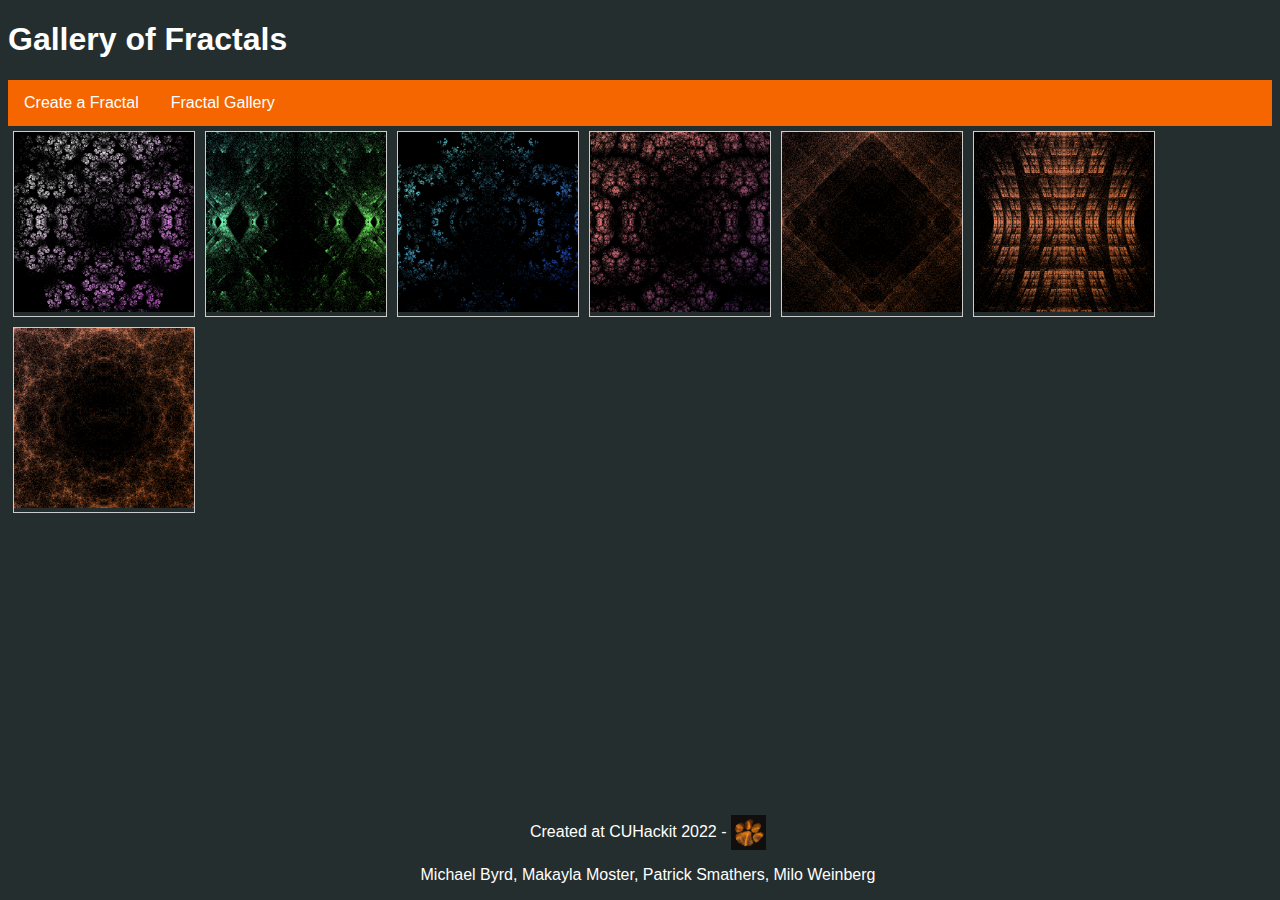
==== src/gallery.html @ 2ef53892 "added images and gallery" ====
<!DOCTYPE html>
<head>
    <title>Create a fractal!</title>
    <link rel="stylesheet" href="./static/style.css">
    <meta name="viewport" content="width=device-width, initial-scale=1.0">
    <link rel="icon" type="image/png" href="./static/FractalSiteFavicon.png">

</head>

<body>

  <h1>Gallery of Fractals</h1>

  <div class="navbar">
  <a href="index.html">Create a Fractal</a>
  <a href="gallery.html">Fractal Gallery</a>
</div>

  <div class="gallery">
  <a target="_blank" href="./static/fractalImgs/fractal_1.png">
    <img src="./static/fractalImgs/fractal_1.png" alt="An image of a fractal." width="1000" height="1000">
  </a>
  <!-- <div class="desc">Add a description of the image here</div> -->
</div>

<div class="gallery">
<a target="_blank" href="./static/fractalImgs/fractal_2.png">
  <img src="./static/fractalImgs/fractal_2.png" alt="An image of a fractal." width="1000" height="1000">
</a>
<!-- <div class="desc">Add a description of the image here</div> -->
</div>

<div class="gallery">
<a target="_blank" href="./static/fractalImgs/fractal_3.png">
  <img src="./static/fractalImgs/fractal_3.png" alt="An image of a fractal." width="1000" height="1000">
</a>
<!-- <div class="desc">Add a description of the image here</div> -->
</div>

<div class="gallery">
<a target="_blank" href="./static/fractalImgs/fractal_4.png">
  <img src="./static/fractalImgs/fractal_4.png" alt="An image of a fractal." width="1000" height="1000">
</a>
<!-- <div class="desc">Add a description of the image here</div> -->
</div>

<div class="gallery">
<a target="_blank" href="./static/fractalImgs/fractal_5.png">
  <img src="./static/fractalImgs/fractal_5.png" alt="An image of a fractal." width="1000" height="1000">
</a>
<!-- <div class="desc">Add a description of the image here</div> -->
</div>

<div class="gallery">
<a target="_blank" href="./static/fractalImgs/fractal_6.png">
  <img src="./static/fractalImgs/fractal_6.png" alt="An image of a fractal." width="1000" height="1000">
</a>
<!-- <div class="desc">Add a description of the image here</div> -->
</div>

<div class="gallery">
<a target="_blank" href="./static/fractalImgs/fractal_7.png">
  <img src="./static/fractalImgs/fractal_7.png" alt="An image of a fractal." width="1000" height="1000">
</a>
<!-- <div class="desc">Add a description of the image here</div> -->
</div>
</body>
<footer style='position:absolute;
   bottom:0;
   width:100%;'>

  <p style="text-align: center;">Created at CUHackit 2022 - <img src="./static/FractalSiteFavicon.png" height="35px" style="vertical-align: middle;"> </p>
  <p style="text-align: center;">Michael Byrd, Makayla Moster, Patrick Smathers, Milo Weinberg</p>

</footer>
---- src/static/style.css ----
:root{
	--background-color: rgb(37, 46, 46);
}

body{
	background-color: var(--background-color);
	color: white;
	font-family: Arial, Helvetica, sans-serif;
	/* background-image: url('triangles.png');
	background-size: 5%;
	background-blend-mode: color; */
	/* background-blend-mode:luminosity; */

}

.slidercontainer{
	width: 100%;

}

.slider{
	/* -webkit-appearance: media-slider; */
	appearance: auto;
	width: 100%;
	height: 25px;
	outline: none;
	opacity: 0.7;
	-webkit-transition: .2s;
	transition: opacity .2s;
}

.slider:hover{
	opacity: 1;
}


.slider::-webkit-slider-thumb{
	-webkit-appearance: slider-horizontal;
	appearance: none;
	width: 25px;
	height: 25px;
	background: #F56600;
	cursor: pointer;
}

.row {
	display: flex;
	justify-content: center;
}

.column {
	flex: 50%;
	padding-left: 5%;
	padding-right: 5%;
}

div.gallery {
  margin: 5px;
  border: 1px solid #ccc;
  float: left;
  width: 180px;
}

div.gallery:hover {
  border: 1px solid #777;
}

div.gallery img {
  width: 100%;
  height: auto;
}

div.desc {
  padding: 15px;
  text-align: center;
}

/* Navbar container */
.navbar {
  overflow: hidden;
  background-color: #F56600;
  font-family: Arial;
}

/* Links inside the navbar */
.navbar a {
  float: left;
  font-size: 16px;
  color: white;
  text-align: center;
  padding: 14px 16px;
  text-decoration: none;
}

/* Add a red background color to navbar links on hover */
.navbar a:hover, .dropdown:hover .dropbtn {
  background-color: #522D80;
}
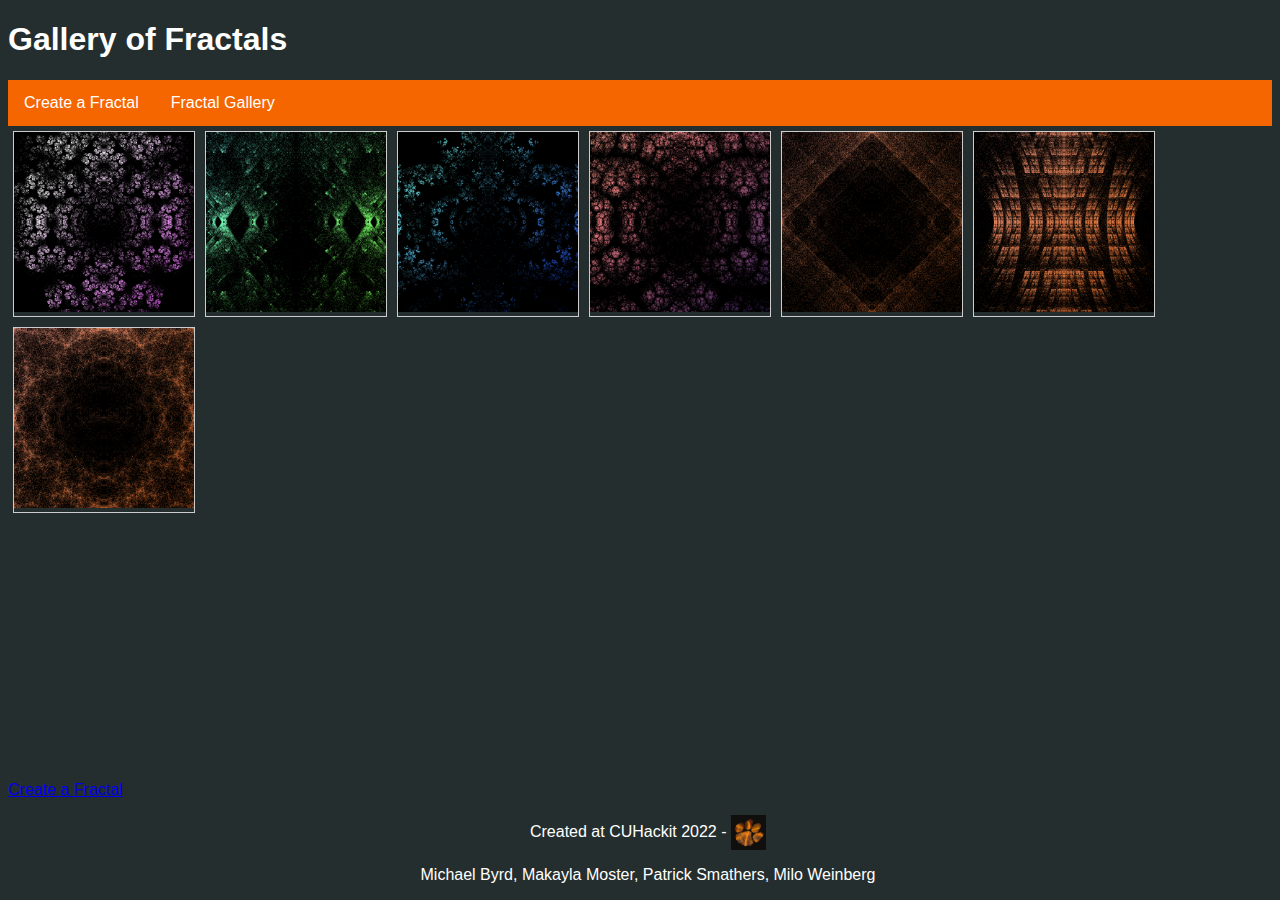
==== commit 13853e5b: "added index to footer" ====
--- a/src/gallery.html
+++ b/src/gallery.html
@@ -12,8 +12,8 @@
   <h1>Gallery of Fractals</h1>
 
   <div class="navbar">
-  <a href="index.html">Create a Fractal</a>
-  <a href="gallery.html">Fractal Gallery</a>
+  <a href="/">Create a Fractal</a>
+  <a href="/gallery">Fractal Gallery</a>
 </div>
 
   <div class="gallery">
@@ -68,7 +68,7 @@
 <footer style='position:absolute;
    bottom:0;
    width:100%;'>
-
+   <a href="/">Create a Fractal</a>
   <p style="text-align: center;">Created at CUHackit 2022 - <img src="./static/FractalSiteFavicon.png" height="35px" style="vertical-align: middle;"> </p>
   <p style="text-align: center;">Michael Byrd, Makayla Moster, Patrick Smathers, Milo Weinberg</p>
 
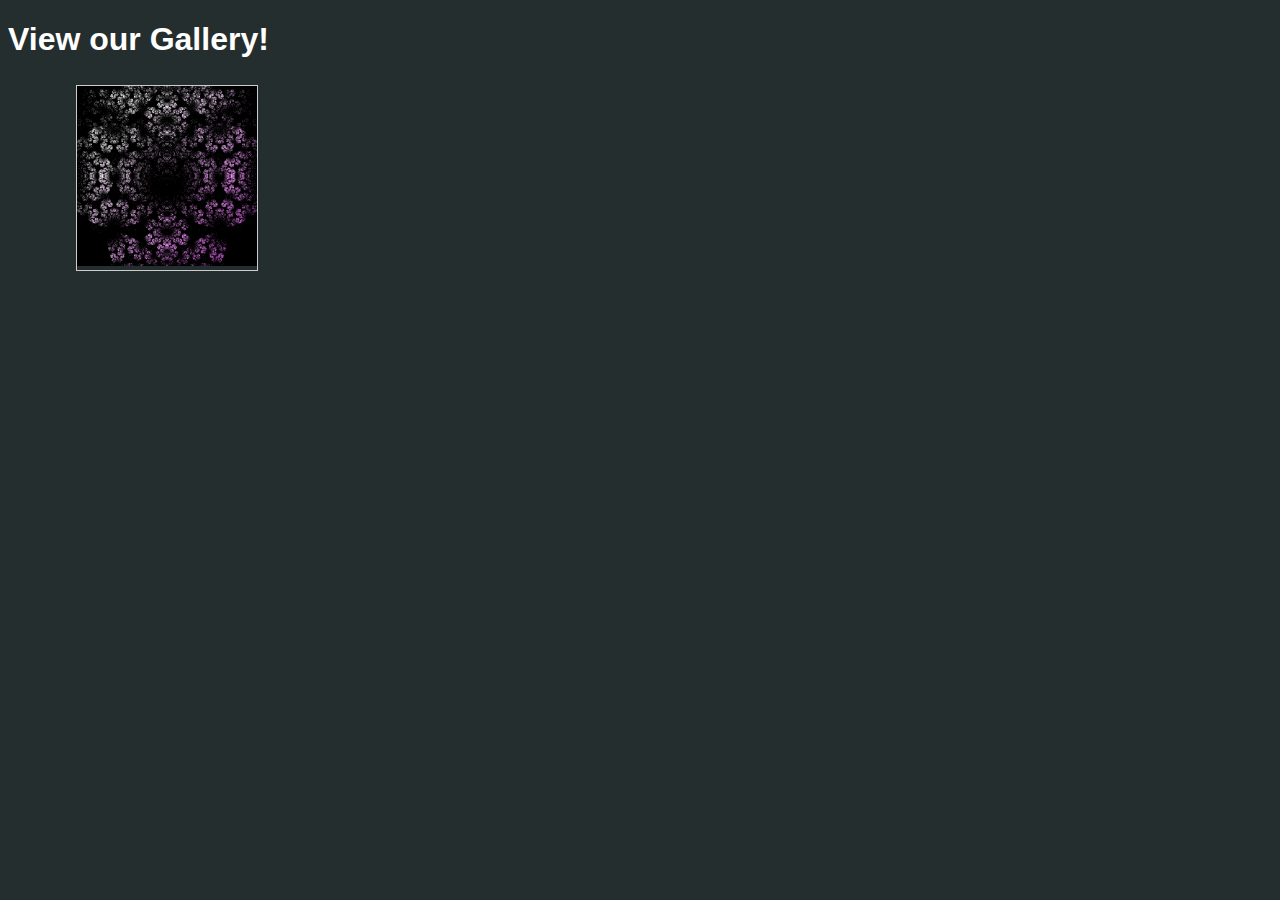
==== commit 867db349: "gallery" ====
--- a/src/gallery.html
+++ b/src/gallery.html
@@ -8,68 +8,13 @@
 </head>
 
 <body>
+  <h1>View our Gallery!</h1>
 
-  <h1>Gallery of Fractals</h1>
+  <div class="column">
+    <div class="gallery" style="margin: 5px; border: 1px solid #ccc; float: left;">
+  <a target="_blank" href="./static/fractalImgs/fractal_1.png">
+    <img src="./static/fractalImgs/fractal_1.png" alt="Image of a spherical fractal" width="500" height="500">
+  </a>
+  </div>
 
-  <div class="navbar">
-  <a href="/">Create a Fractal</a>
-  <a href="/gallery">Fractal Gallery</a>
-</div>
-
-  <div class="gallery">
-  <a target="_blank" href="./static/fractalImgs/fractal_1.png">
-    <img src="./static/fractalImgs/fractal_1.png" alt="An image of a fractal." width="1000" height="1000">
-  </a>
-  <!-- <div class="desc">Add a description of the image here</div> -->
-</div>
-
-<div class="gallery">
-<a target="_blank" href="./static/fractalImgs/fractal_2.png">
-  <img src="./static/fractalImgs/fractal_2.png" alt="An image of a fractal." width="1000" height="1000">
-</a>
-<!-- <div class="desc">Add a description of the image here</div> -->
-</div>
-
-<div class="gallery">
-<a target="_blank" href="./static/fractalImgs/fractal_3.png">
-  <img src="./static/fractalImgs/fractal_3.png" alt="An image of a fractal." width="1000" height="1000">
-</a>
-<!-- <div class="desc">Add a description of the image here</div> -->
-</div>
-
-<div class="gallery">
-<a target="_blank" href="./static/fractalImgs/fractal_4.png">
-  <img src="./static/fractalImgs/fractal_4.png" alt="An image of a fractal." width="1000" height="1000">
-</a>
-<!-- <div class="desc">Add a description of the image here</div> -->
-</div>
-
-<div class="gallery">
-<a target="_blank" href="./static/fractalImgs/fractal_5.png">
-  <img src="./static/fractalImgs/fractal_5.png" alt="An image of a fractal." width="1000" height="1000">
-</a>
-<!-- <div class="desc">Add a description of the image here</div> -->
-</div>
-
-<div class="gallery">
-<a target="_blank" href="./static/fractalImgs/fractal_6.png">
-  <img src="./static/fractalImgs/fractal_6.png" alt="An image of a fractal." width="1000" height="1000">
-</a>
-<!-- <div class="desc">Add a description of the image here</div> -->
-</div>
-
-<div class="gallery">
-<a target="_blank" href="./static/fractalImgs/fractal_7.png">
-  <img src="./static/fractalImgs/fractal_7.png" alt="An image of a fractal." width="1000" height="1000">
-</a>
-<!-- <div class="desc">Add a description of the image here</div> -->
-</div>
 </body>
-<footer style='position:absolute;
-   bottom:0;
-   width:100%;'>
-   <a href="/">Create a Fractal</a>
-  <p style="text-align: center;">Created at CUHackit 2022 - <img src="./static/FractalSiteFavicon.png" height="35px" style="vertical-align: middle;"> </p>
-  <p style="text-align: center;">Michael Byrd, Makayla Moster, Patrick Smathers, Milo Weinberg</p>
-
-</footer>
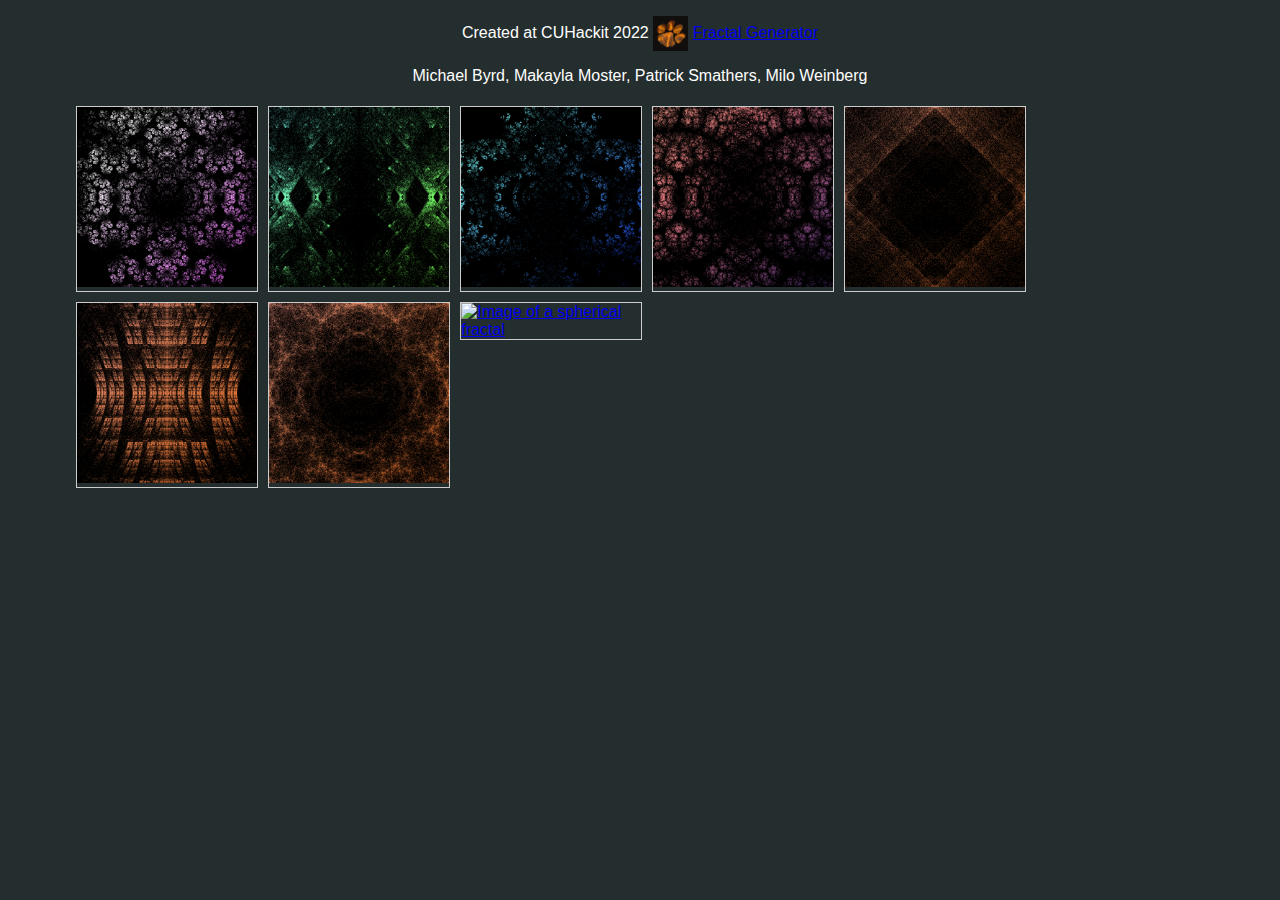
==== commit 178d8159: "fix back link" ====
--- a/src/gallery.html
+++ b/src/gallery.html
@@ -1,20 +1,67 @@
 <!DOCTYPE html>
+
 <head>
-    <title>Create a fractal!</title>
-    <link rel="stylesheet" href="./static/style.css">
-    <meta name="viewport" content="width=device-width, initial-scale=1.0">
-    <link rel="icon" type="image/png" href="./static/FractalSiteFavicon.png">
+  <title>Create a fractal!</title>
+  <link rel="stylesheet" href="./static/style.css">
+  <meta name="viewport" content="width=device-width, initial-scale=1.0">
+  <link rel="icon" type="image/png" href="./static/FractalSiteFavicon.png">
 
 </head>
 
 <body>
-  <h1>View our Gallery!</h1>
+  <p style="text-align: center;">Created at CUHackit 2022 <img src="./static/FractalSiteFavicon.png" height="35px"
+      style="vertical-align: middle;"> <a class="galleryLink" href="/">Fractal Generator</a></p>
+  <p style="text-align: center;">Michael Byrd, Makayla Moster, Patrick Smathers, Milo Weinberg</p>
 
-  <div class="column">
-    <div class="gallery" style="margin: 5px; border: 1px solid #ccc; float: left;">
-  <a target="_blank" href="./static/fractalImgs/fractal_1.png">
-    <img src="./static/fractalImgs/fractal_1.png" alt="Image of a spherical fractal" width="500" height="500">
-  </a>
+  <div class="row">
+    <div class="column">
+      <div class="gallery" style="margin: 5px; border: 1px solid #ccc; float: left;">
+        <a target="_blank" href="./static/fractalImgs/fractal_1.png">
+          <img src="./static/fractalImgs/fractal_1.png" alt="Image of a spherical fractal" width="500" height="500">
+        </a>
+      </div>
+
+      <div class="gallery" style="margin: 5px; border: 1px solid #ccc; float: left;">
+        <a target="_blank" href="./static/fractalImgs/fractal_2.png">
+          <img src="./static/fractalImgs/fractal_2.png" alt="Image of a spherical fractal" width="500" height="500">
+        </a>
+      </div>
+
+      <div class="gallery" style="margin: 5px; border: 1px solid #ccc; float: left;">
+        <a target="_blank" href="./static/fractalImgs/fractal_3.png">
+          <img src="./static/fractalImgs/fractal_3.png" alt="Image of a spherical fractal" width="500" height="500">
+        </a>
+      </div>
+
+      <div class="gallery" style="margin: 5px; border: 1px solid #ccc; float: left;">
+        <a target="_blank" href="./static/fractalImgs/fractal_4.png">
+          <img src="./static/fractalImgs/fractal_4.png" alt="Image of a spherical fractal" width="500" height="500">
+        </a>
+      </div>
+
+      <div class="gallery" style="margin: 5px; border: 1px solid #ccc; float: left;">
+        <a target="_blank" href="./static/fractalImgs/fractal_5.png">
+          <img src="./static/fractalImgs/fractal_5.png" alt="Image of a spherical fractal" width="500" height="500">
+        </a>
+      </div>
+
+      <div class="gallery" style="margin: 5px; border: 1px solid #ccc; float: left;">
+        <a target="_blank" href="./static/fractalImgs/fractal_6.png">
+          <img src="./static/fractalImgs/fractal_6.png" alt="Image of a spherical fractal" width="500" height="500">
+        </a>
+      </div>
+
+      <div class="gallery" style="margin: 5px; border: 1px solid #ccc; float: left;">
+        <a target="_blank" href="./static/fractalImgs/fractal_7.png">
+          <img src="./static/fractalImgs/fractal_7.png" alt="Image of a spherical fractal" width="500" height="500">
+        </a>
+      </div>
+
+      <div class="gallery" style="margin: 5px; border: 1px solid #ccc; float: left;">
+        <a target="_blank" href="./static/fractalImgs/fractal_8.png">
+          <img src="./static/fractalImgs/fractal_8.png" alt="Image of a spherical fractal" width="500" height="500">
+        </a>
+      </div>
+    </div>
   </div>
-
 </body>
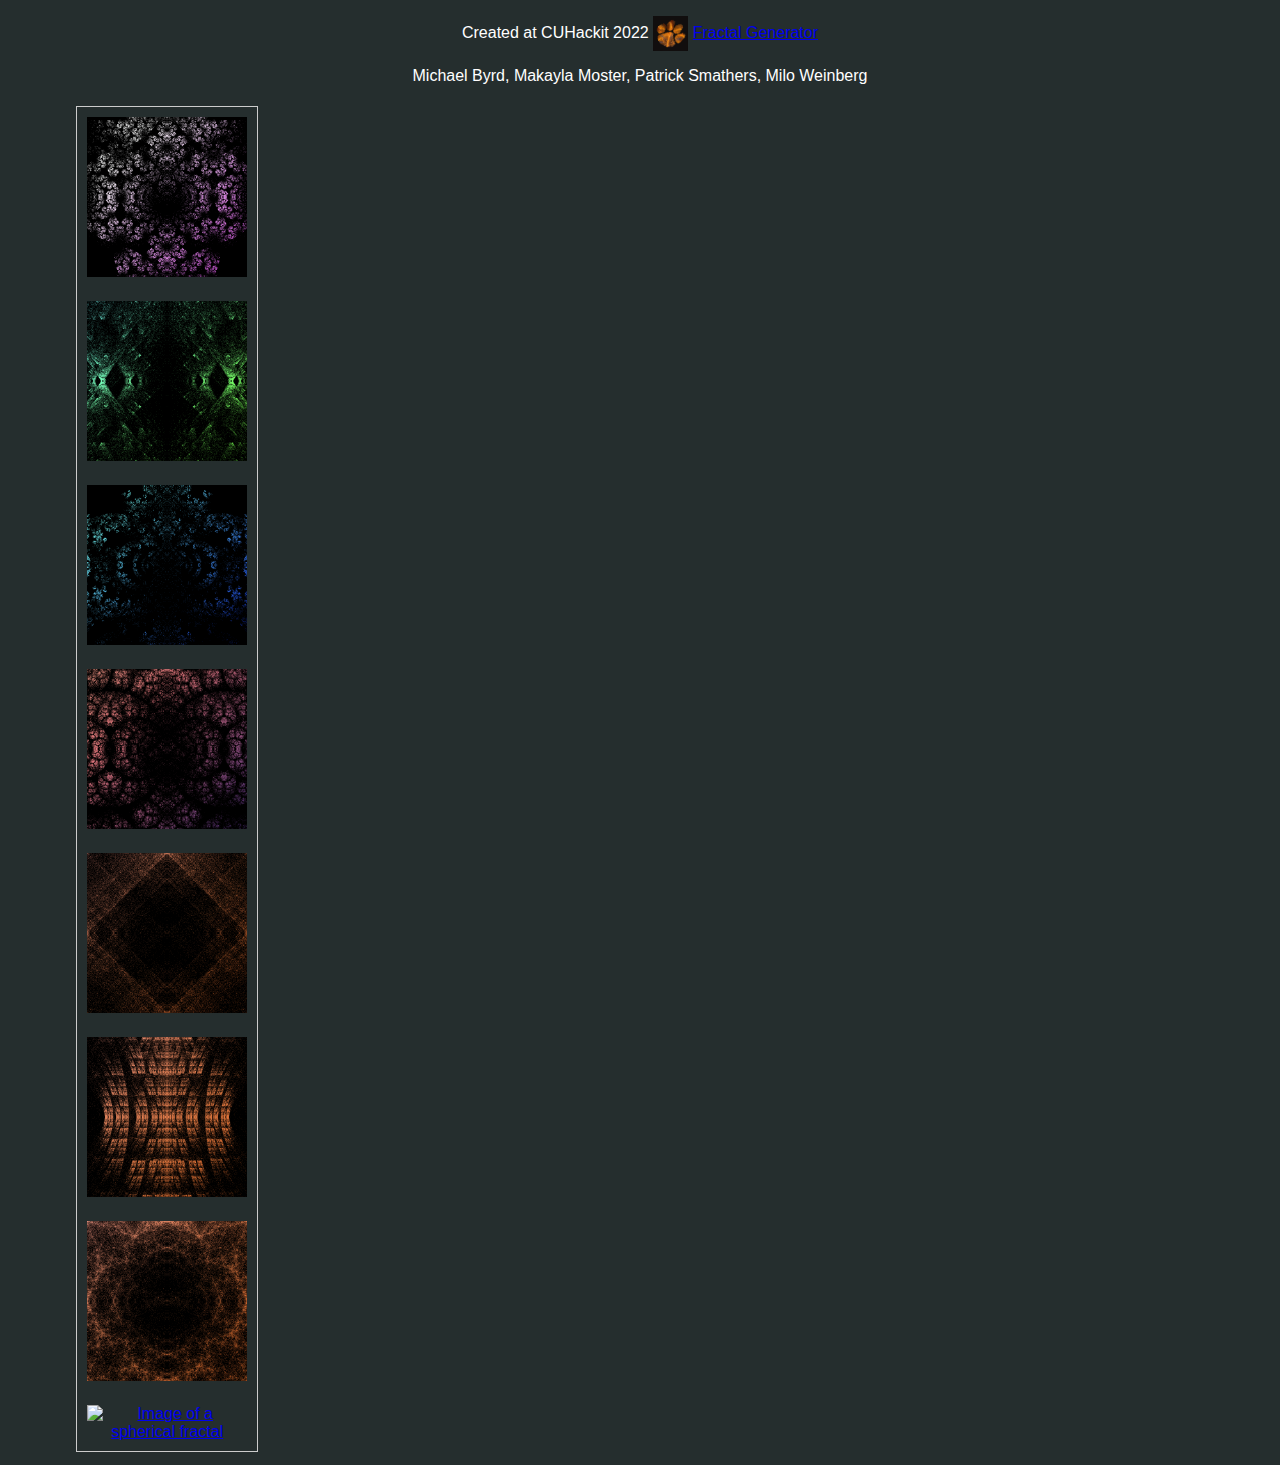
==== commit 6a9ff965: "Fixed gallary spacing" ====
--- a/src/gallery.html
+++ b/src/gallery.html
@@ -15,50 +15,51 @@
 
   <div class="row">
     <div class="column">
-      <div class="gallery" style="margin: 5px; border: 1px solid #ccc; float: left;">
-        <a target="_blank" href="./static/fractalImgs/fractal_1.png">
+
+      <div class="gallery" style="margin: 5px; border: 1px solid #ccc; text-align: center;">
+        <a target="_blank" href="./static/fractalImgs/fractal_1.png" style="display: inline-block; padding: 10px;">
           <img src="./static/fractalImgs/fractal_1.png" alt="Image of a spherical fractal" width="500" height="500">
         </a>
-      </div>
+      <!-- </div> -->
 
-      <div class="gallery" style="margin: 5px; border: 1px solid #ccc; float: left;">
-        <a target="_blank" href="./static/fractalImgs/fractal_2.png">
+      <!-- <div class="gallery" style="margin: 5px; border: 1px solid #ccc; float: left;"> -->
+        <a target="_blank" href="./static/fractalImgs/fractal_2.png" style="display: inline-block; padding: 10px;">
           <img src="./static/fractalImgs/fractal_2.png" alt="Image of a spherical fractal" width="500" height="500">
         </a>
-      </div>
+      <!-- </div> -->
 
-      <div class="gallery" style="margin: 5px; border: 1px solid #ccc; float: left;">
-        <a target="_blank" href="./static/fractalImgs/fractal_3.png">
+      <!-- <div class="gallery" style="margin: 5px; border: 1px solid #ccc; float: left;"> -->
+        <a target="_blank" href="./static/fractalImgs/fractal_3.png" style="display: inline-block; padding: 10px;">
           <img src="./static/fractalImgs/fractal_3.png" alt="Image of a spherical fractal" width="500" height="500">
         </a>
-      </div>
+      <!-- </div> -->
 
-      <div class="gallery" style="margin: 5px; border: 1px solid #ccc; float: left;">
-        <a target="_blank" href="./static/fractalImgs/fractal_4.png">
+      <!-- <div class="gallery" style="margin: 5px; border: 1px solid #ccc; float: left;"> -->
+        <a target="_blank" href="./static/fractalImgs/fractal_4.png" style="display: inline-block; padding: 10px;">
           <img src="./static/fractalImgs/fractal_4.png" alt="Image of a spherical fractal" width="500" height="500">
         </a>
-      </div>
+      <!-- </div> -->
 
-      <div class="gallery" style="margin: 5px; border: 1px solid #ccc; float: left;">
-        <a target="_blank" href="./static/fractalImgs/fractal_5.png">
+      <!-- <div class="gallery" style="margin: 5px; border: 1px solid #ccc; float: left;"> -->
+        <a target="_blank" href="./static/fractalImgs/fractal_5.png" style="display: inline-block; padding: 10px;">
           <img src="./static/fractalImgs/fractal_5.png" alt="Image of a spherical fractal" width="500" height="500">
         </a>
-      </div>
+      <!-- </div> -->
 
-      <div class="gallery" style="margin: 5px; border: 1px solid #ccc; float: left;">
-        <a target="_blank" href="./static/fractalImgs/fractal_6.png">
+      <!-- <div class="gallery" style="margin: 5px; border: 1px solid #ccc; float: left;"> -->
+        <a target="_blank" href="./static/fractalImgs/fractal_6.png" style="display: inline-block; padding: 10px;">
           <img src="./static/fractalImgs/fractal_6.png" alt="Image of a spherical fractal" width="500" height="500">
         </a>
-      </div>
+      <!-- </div> -->
 
-      <div class="gallery" style="margin: 5px; border: 1px solid #ccc; float: left;">
-        <a target="_blank" href="./static/fractalImgs/fractal_7.png">
+      <!-- <div class="gallery" style="margin: 5px; border: 1px solid #ccc; float: left;"> -->
+        <a target="_blank" href="./static/fractalImgs/fractal_7.png" style="display: inline-block; padding: 10px;">
           <img src="./static/fractalImgs/fractal_7.png" alt="Image of a spherical fractal" width="500" height="500">
         </a>
-      </div>
+      <!-- </div> -->
 
-      <div class="gallery" style="margin: 5px; border: 1px solid #ccc; float: left;">
-        <a target="_blank" href="./static/fractalImgs/fractal_8.png">
+      <!-- <div class="gallery" style="margin: 5px; border: 1px solid #ccc; float: left;"> -->
+        <a target="_blank" href="./static/fractalImgs/fractal_8.png" style="display: inline-block; padding: 10px;">
           <img src="./static/fractalImgs/fractal_8.png" alt="Image of a spherical fractal" width="500" height="500">
         </a>
       </div>
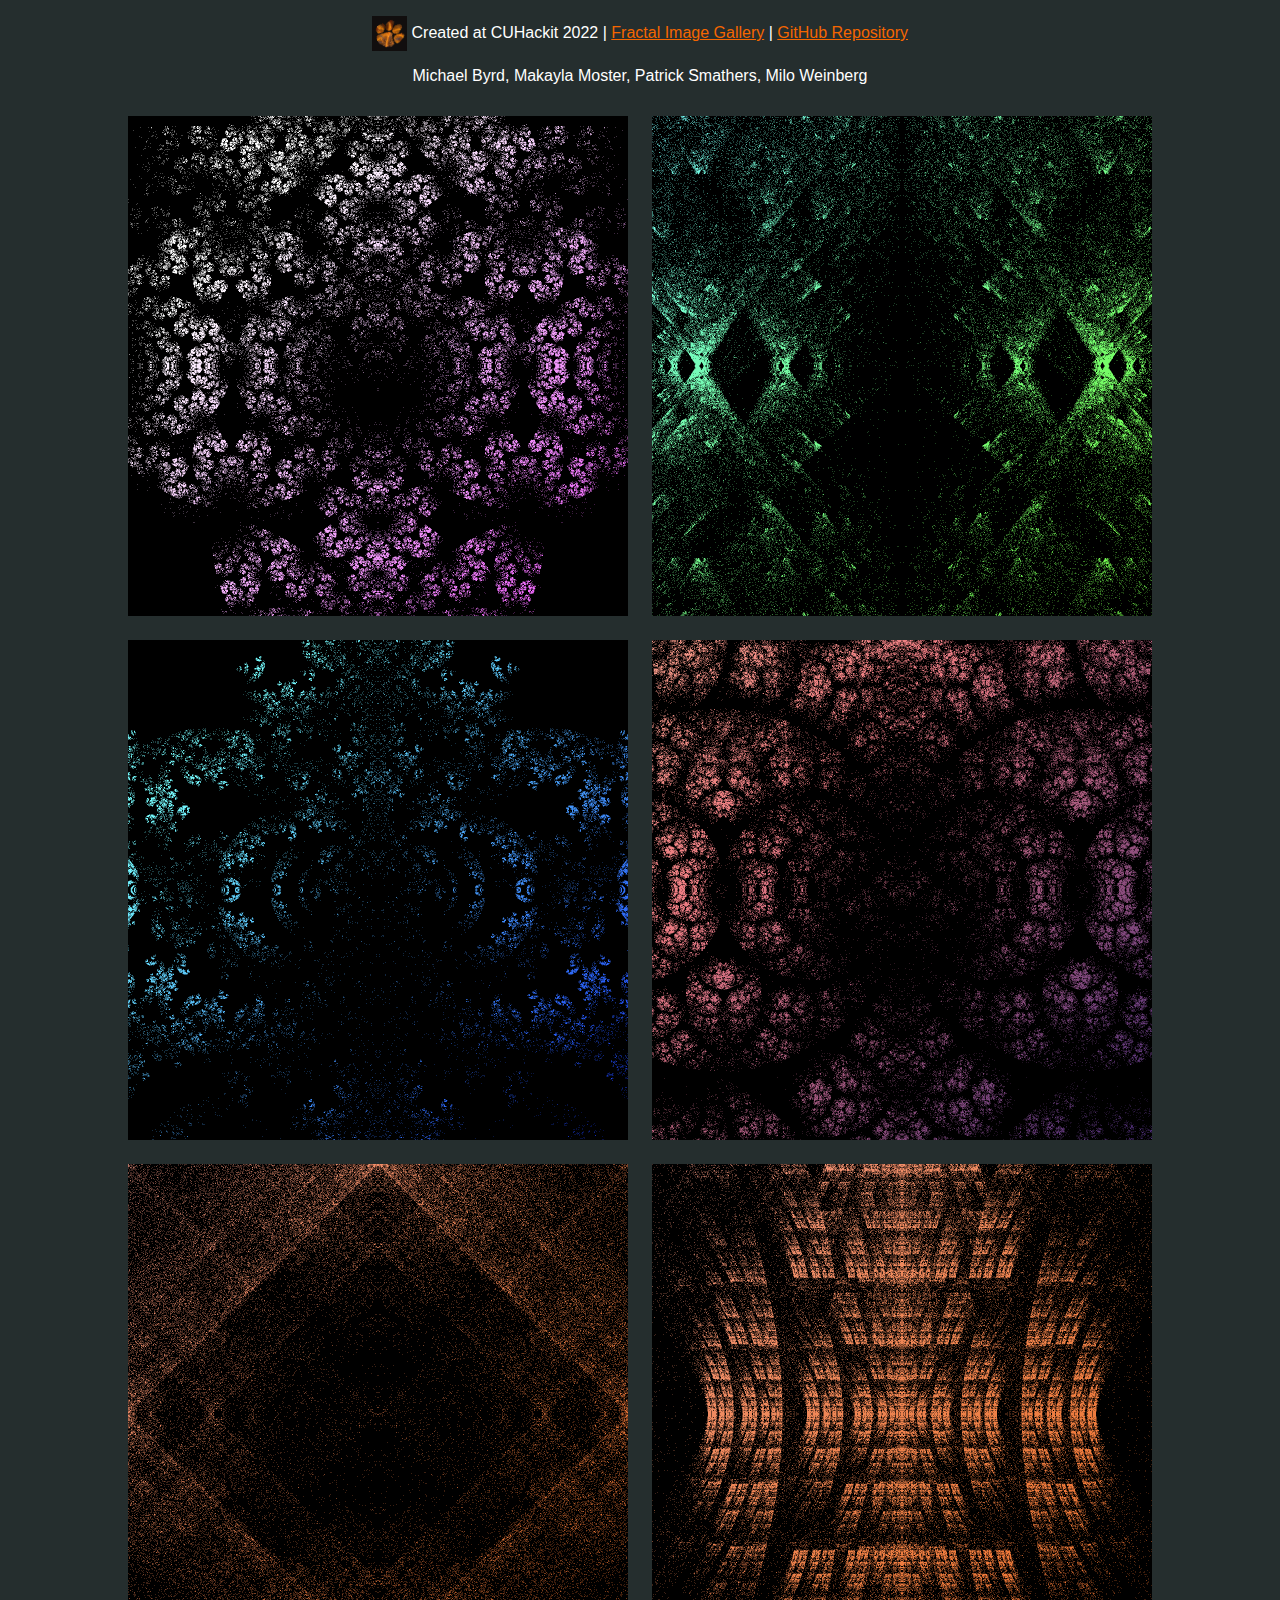
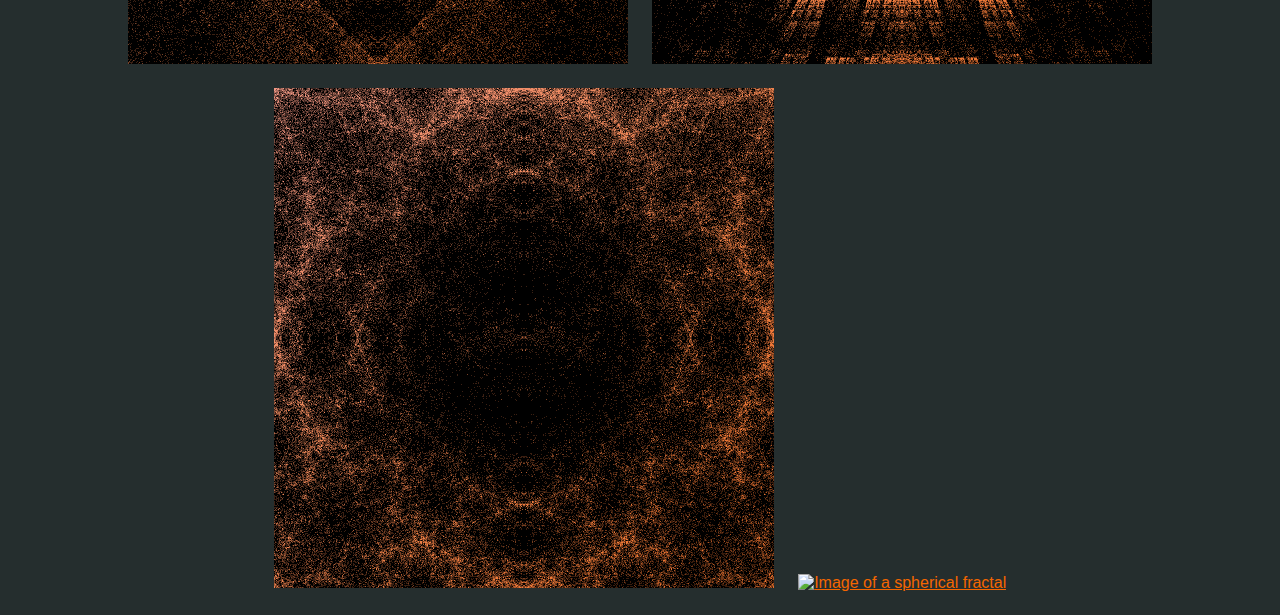
==== commit 8b490de2: "add github repo link to footer" ====
--- a/src/gallery.html
+++ b/src/gallery.html
@@ -6,59 +6,67 @@
   <meta name="viewport" content="width=device-width, initial-scale=1.0">
   <link rel="icon" type="image/png" href="./static/FractalSiteFavicon.png">
 
+  <!-- Global site tag (gtag.js) - Google Analytics -->
+  <script async src="https://www.googletagmanager.com/gtag/js?id=G-X4J9W51JL5"></script>
+  <script>
+    window.dataLayer = window.dataLayer || [];
+    function gtag() { dataLayer.push(arguments); }
+    gtag('js', new Date());
+
+    gtag('config', 'G-X4J9W51JL5');
+  </script>
 </head>
 
 <body>
-  <p style="text-align: center;">Created at CUHackit 2022 <img src="./static/FractalSiteFavicon.png" height="35px"
-      style="vertical-align: middle;"> <a class="galleryLink" href="/">Fractal Generator</a></p>
+  <p style="text-align: center;"><img src="./static/FractalSiteFavicon.png" height="35px" style="vertical-align: middle;"> Created at CUHackit 2022 | <a href="/gallery">Fractal Image Gallery</a> | <a href="https://github.com/cuhackit-2022-patrickmakaylamichaelmilo/cuhackit-2022-fractal-project">GitHub Repository</a></p>
   <p style="text-align: center;">Michael Byrd, Makayla Moster, Patrick Smathers, Milo Weinberg</p>
 
   <div class="row">
     <div class="column">
 
-      <div class="gallery" style="margin: 5px; border: 1px solid #ccc; text-align: center;">
+      <div class="gallery" style="margin: 5px; text-align: center;">
         <a target="_blank" href="./static/fractalImgs/fractal_1.png" style="display: inline-block; padding: 10px;">
           <img src="./static/fractalImgs/fractal_1.png" alt="Image of a spherical fractal" width="500" height="500">
         </a>
-      <!-- </div> -->
+        <!-- </div> -->
 
-      <!-- <div class="gallery" style="margin: 5px; border: 1px solid #ccc; float: left;"> -->
+        <!-- <div class="gallery" style="margin: 5px; border: 1px solid #ccc; float: left;"> -->
         <a target="_blank" href="./static/fractalImgs/fractal_2.png" style="display: inline-block; padding: 10px;">
           <img src="./static/fractalImgs/fractal_2.png" alt="Image of a spherical fractal" width="500" height="500">
         </a>
-      <!-- </div> -->
+        <!-- </div> -->
 
-      <!-- <div class="gallery" style="margin: 5px; border: 1px solid #ccc; float: left;"> -->
+        <!-- <div class="gallery" style="margin: 5px; border: 1px solid #ccc; float: left;"> -->
         <a target="_blank" href="./static/fractalImgs/fractal_3.png" style="display: inline-block; padding: 10px;">
           <img src="./static/fractalImgs/fractal_3.png" alt="Image of a spherical fractal" width="500" height="500">
         </a>
-      <!-- </div> -->
+        <!-- </div> -->
 
-      <!-- <div class="gallery" style="margin: 5px; border: 1px solid #ccc; float: left;"> -->
+        <!-- <div class="gallery" style="margin: 5px; border: 1px solid #ccc; float: left;"> -->
         <a target="_blank" href="./static/fractalImgs/fractal_4.png" style="display: inline-block; padding: 10px;">
           <img src="./static/fractalImgs/fractal_4.png" alt="Image of a spherical fractal" width="500" height="500">
         </a>
-      <!-- </div> -->
+        <!-- </div> -->
 
-      <!-- <div class="gallery" style="margin: 5px; border: 1px solid #ccc; float: left;"> -->
+        <!-- <div class="gallery" style="margin: 5px; border: 1px solid #ccc; float: left;"> -->
         <a target="_blank" href="./static/fractalImgs/fractal_5.png" style="display: inline-block; padding: 10px;">
           <img src="./static/fractalImgs/fractal_5.png" alt="Image of a spherical fractal" width="500" height="500">
         </a>
-      <!-- </div> -->
+        <!-- </div> -->
 
-      <!-- <div class="gallery" style="margin: 5px; border: 1px solid #ccc; float: left;"> -->
+        <!-- <div class="gallery" style="margin: 5px; border: 1px solid #ccc; float: left;"> -->
         <a target="_blank" href="./static/fractalImgs/fractal_6.png" style="display: inline-block; padding: 10px;">
           <img src="./static/fractalImgs/fractal_6.png" alt="Image of a spherical fractal" width="500" height="500">
         </a>
-      <!-- </div> -->
+        <!-- </div> -->
 
-      <!-- <div class="gallery" style="margin: 5px; border: 1px solid #ccc; float: left;"> -->
+        <!-- <div class="gallery" style="margin: 5px; border: 1px solid #ccc; float: left;"> -->
         <a target="_blank" href="./static/fractalImgs/fractal_7.png" style="display: inline-block; padding: 10px;">
           <img src="./static/fractalImgs/fractal_7.png" alt="Image of a spherical fractal" width="500" height="500">
         </a>
-      <!-- </div> -->
+        <!-- </div> -->
 
-      <!-- <div class="gallery" style="margin: 5px; border: 1px solid #ccc; float: left;"> -->
+        <!-- <div class="gallery" style="margin: 5px; border: 1px solid #ccc; float: left;"> -->
         <a target="_blank" href="./static/fractalImgs/fractal_8.png" style="display: inline-block; padding: 10px;">
           <img src="./static/fractalImgs/fractal_8.png" alt="Image of a spherical fractal" width="500" height="500">
         </a>
--- a/src/static/style.css
+++ b/src/static/style.css
@@ -1,8 +1,8 @@
-:root{
+:root {
 	--background-color: rgb(37, 46, 46);
 }
 
-body{
+body {
 	background-color: var(--background-color);
 	color: white;
 	font-family: Arial, Helvetica, sans-serif;
@@ -10,15 +10,15 @@
 	background-size: 5%;
 	background-blend-mode: color; */
 	/* background-blend-mode:luminosity; */
-
+	
 }
 
-.slidercontainer{
+.slidercontainer {
 	width: 100%;
-
+	
 }
 
-.slider{
+.slider {
 	/* -webkit-appearance: media-slider; */
 	appearance: auto;
 	width: 100%;
@@ -29,18 +29,18 @@
 	transition: opacity .2s;
 }
 
-.slider:hover{
+.slider:hover {
 	opacity: 1;
 }
 
 
-.slider::-webkit-slider-thumb{
+.slider::-webkit-slider-thumb {
 	-webkit-appearance: slider-horizontal;
 	appearance: none;
-	width: 25px;
-	height: 25px;
+	width: 25px; 
+	height: 25px; 
 	background: #F56600;
-	cursor: pointer;
+	cursor: pointer; 
 }
 
 .row {
@@ -54,45 +54,10 @@
 	padding-right: 5%;
 }
 
-div.gallery {
-  margin: 5px;
-  border: 1px solid #ccc;
-  float: left;
-  width: 180px;
+.galleryLink {
+	color: rgb(245, 102, 0);
 }
 
-div.gallery:hover {
-  border: 1px solid #777;
+a {
+	color: rgb(245, 102, 0);
 }
-
-div.gallery img {
-  width: 100%;
-  height: auto;
-}
-
-div.desc {
-  padding: 15px;
-  text-align: center;
-}
-
-/* Navbar container */
-.navbar {
-  overflow: hidden;
-  background-color: #F56600;
-  font-family: Arial;
-}
-
-/* Links inside the navbar */
-.navbar a {
-  float: left;
-  font-size: 16px;
-  color: white;
-  text-align: center;
-  padding: 14px 16px;
-  text-decoration: none;
-}
-
-/* Add a red background color to navbar links on hover */
-.navbar a:hover, .dropdown:hover .dropbtn {
-  background-color: #522D80;
-}
